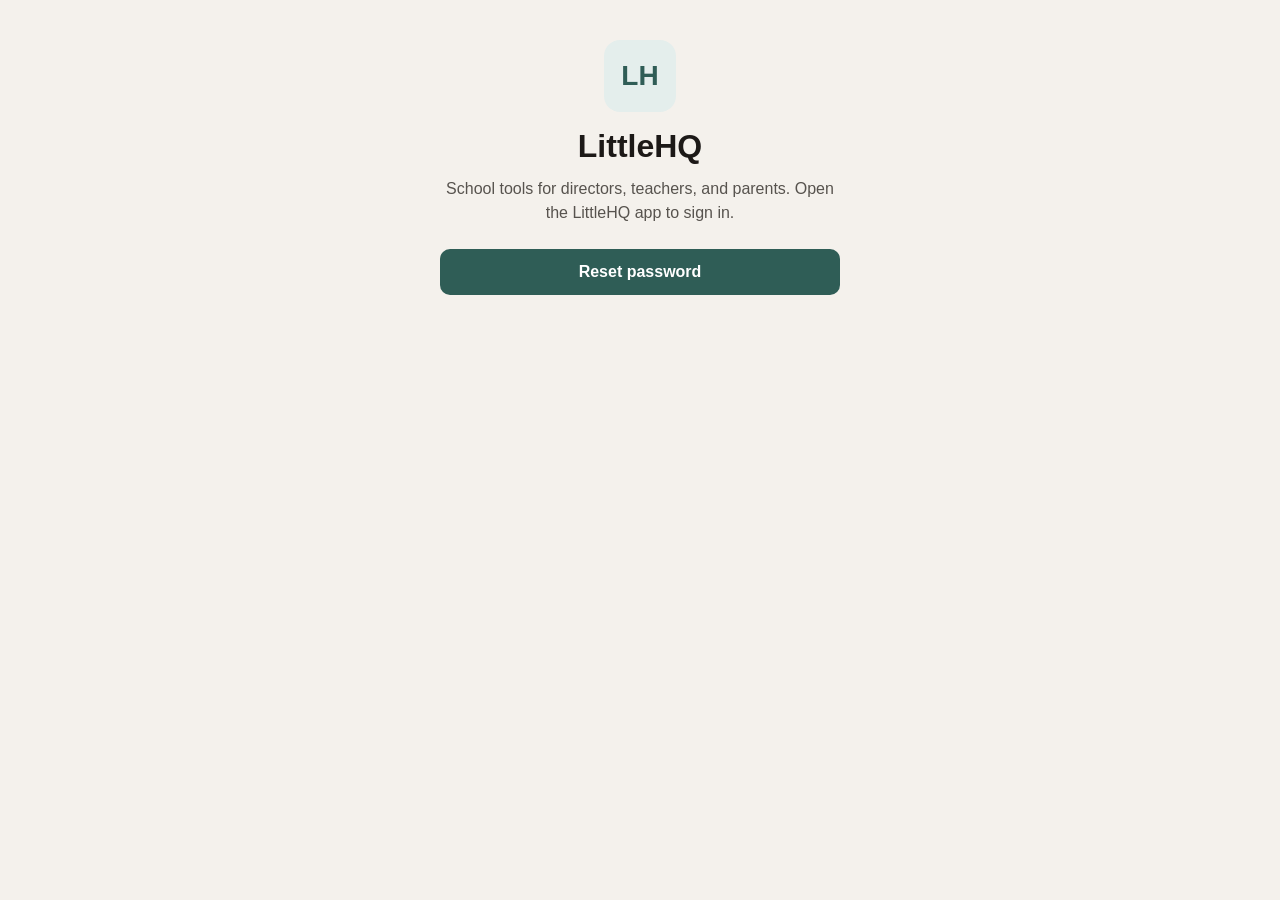
==== index.html @ b925a412 "Publish LittleHQ auth pages." ====
<!DOCTYPE html>
<html lang="en">
<head>
  <meta charset="utf-8">
  <meta name="viewport" content="width=device-width, initial-scale=1">
  <title>LittleHQ</title>
  <link rel="stylesheet" href="styles.css">
</head>
<body>
  <main>
    <div class="mark" aria-hidden="true">LH</div>
    <h1>LittleHQ</h1>
    <p class="lead">School tools for directors, teachers, and parents. Open the LittleHQ app to sign in.</p>
    <a class="button" href="reset.html">Reset password</a>
  </main>
</body>
</html>
---- styles.css ----
:root {
  --background: #f4f1ec;
  --surface: #ffffff;
  --ink: #1c1917;
  --ink-secondary: #57534e;
  --accent: #2f5d56;
  --accent-soft: #e4eeec;
  --danger: #b42318;
  --danger-soft: #fdecec;
  --radius: 10px;
}

* { box-sizing: border-box; }

body {
  margin: 0;
  min-height: 100vh;
  font-family: -apple-system, BlinkMacSystemFont, "Segoe UI", sans-serif;
  background: var(--background);
  color: var(--ink);
}

main {
  max-width: 28rem;
  margin: 0 auto;
  padding: 40px 24px;
}

.mark {
  width: 72px;
  height: 72px;
  display: grid;
  place-items: center;
  margin: 0 auto 16px;
  border-radius: 16px;
  background: var(--accent-soft);
  color: var(--accent);
  font-size: 28px;
  font-weight: 600;
}

h1 {
  margin: 0 0 12px;
  font-size: 2rem;
  text-align: center;
}

.lead, p {
  color: var(--ink-secondary);
  line-height: 1.5;
}

.lead { text-align: center; margin: 0 0 24px; }

label {
  display: block;
  font-size: 0.9rem;
  font-weight: 600;
  color: var(--ink-secondary);
  margin: 0 0 6px;
}

input {
  width: 100%;
  padding: 14px 16px;
  border: 0;
  border-radius: var(--radius);
  background: var(--surface);
  font-size: 1rem;
  margin-bottom: 16px;
}

button, .button {
  display: block;
  width: 100%;
  padding: 14px 16px;
  border: 0;
  border-radius: var(--radius);
  background: var(--accent);
  color: #fff;
  font-size: 1rem;
  font-weight: 600;
  text-align: center;
  text-decoration: none;
  cursor: pointer;
}

button:disabled {
  opacity: 0.5;
  cursor: default;
}

.notice {
  padding: 14px 16px;
  border-radius: var(--radius);
  margin-bottom: 16px;
}

.notice.error {
  background: var(--danger-soft);
  color: var(--danger);
}

.notice.info {
  background: var(--accent-soft);
  color: var(--ink-secondary);
}

.hint {
  font-size: 0.9rem;
  margin: -8px 0 16px;
}

.hidden { display: none; }
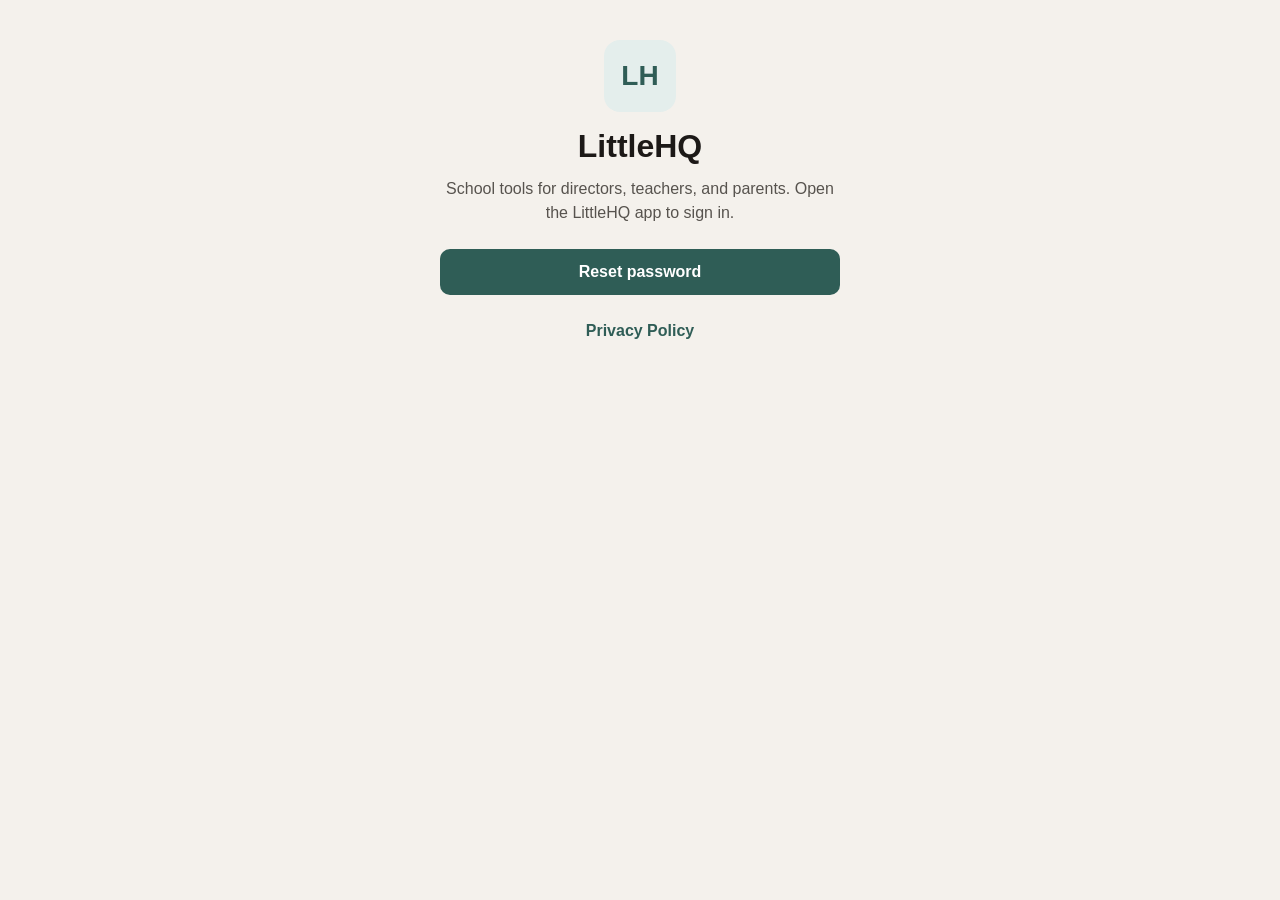
==== commit 90c6fcb3: "Publish LittleHQ auth pages." ====
--- a/index.html
+++ b/index.html
@@ -3,6 +3,8 @@
 <head>
   <meta charset="utf-8">
   <meta name="viewport" content="width=device-width, initial-scale=1">
+  <meta name="referrer" content="no-referrer">
+  <meta http-equiv="Content-Security-Policy" content="default-src 'none'; style-src 'self'; img-src 'self'; base-uri 'self'; form-action 'self'; frame-ancestors 'none'">
   <title>LittleHQ</title>
   <link rel="stylesheet" href="styles.css">
 </head>
@@ -12,6 +14,7 @@
     <h1>LittleHQ</h1>
     <p class="lead">School tools for directors, teachers, and parents. Open the LittleHQ app to sign in.</p>
     <a class="button" href="reset.html">Reset password</a>
+    <p class="footer-link"><a href="privacy.html">Privacy Policy</a></p>
   </main>
 </body>
 </html>
--- a/styles.css
+++ b/styles.css
@@ -112,3 +112,54 @@
 }
 
 .hidden { display: none; }
+
+main.legal {
+  max-width: 40rem;
+}
+
+main.legal h1 {
+  text-align: left;
+  font-size: 1.8rem;
+}
+
+main.legal h2 {
+  margin: 28px 0 8px;
+  font-size: 1.15rem;
+  color: var(--ink);
+}
+
+main.legal ul {
+  margin: 0 0 16px;
+  padding-left: 1.2rem;
+  color: var(--ink-secondary);
+  line-height: 1.5;
+}
+
+main.legal li { margin-bottom: 6px; }
+
+.eyebrow {
+  margin: 0 0 8px;
+  font-size: 0.85rem;
+  font-weight: 600;
+  letter-spacing: 0.04em;
+  text-transform: uppercase;
+  color: var(--accent);
+  text-align: left;
+}
+
+.updated {
+  margin: -4px 0 20px;
+  font-size: 0.9rem;
+  color: var(--ink-secondary);
+}
+
+.footer-link {
+  margin-top: 24px;
+  text-align: center;
+}
+
+.footer-link a {
+  color: var(--accent);
+  font-weight: 600;
+  text-decoration: none;
+}
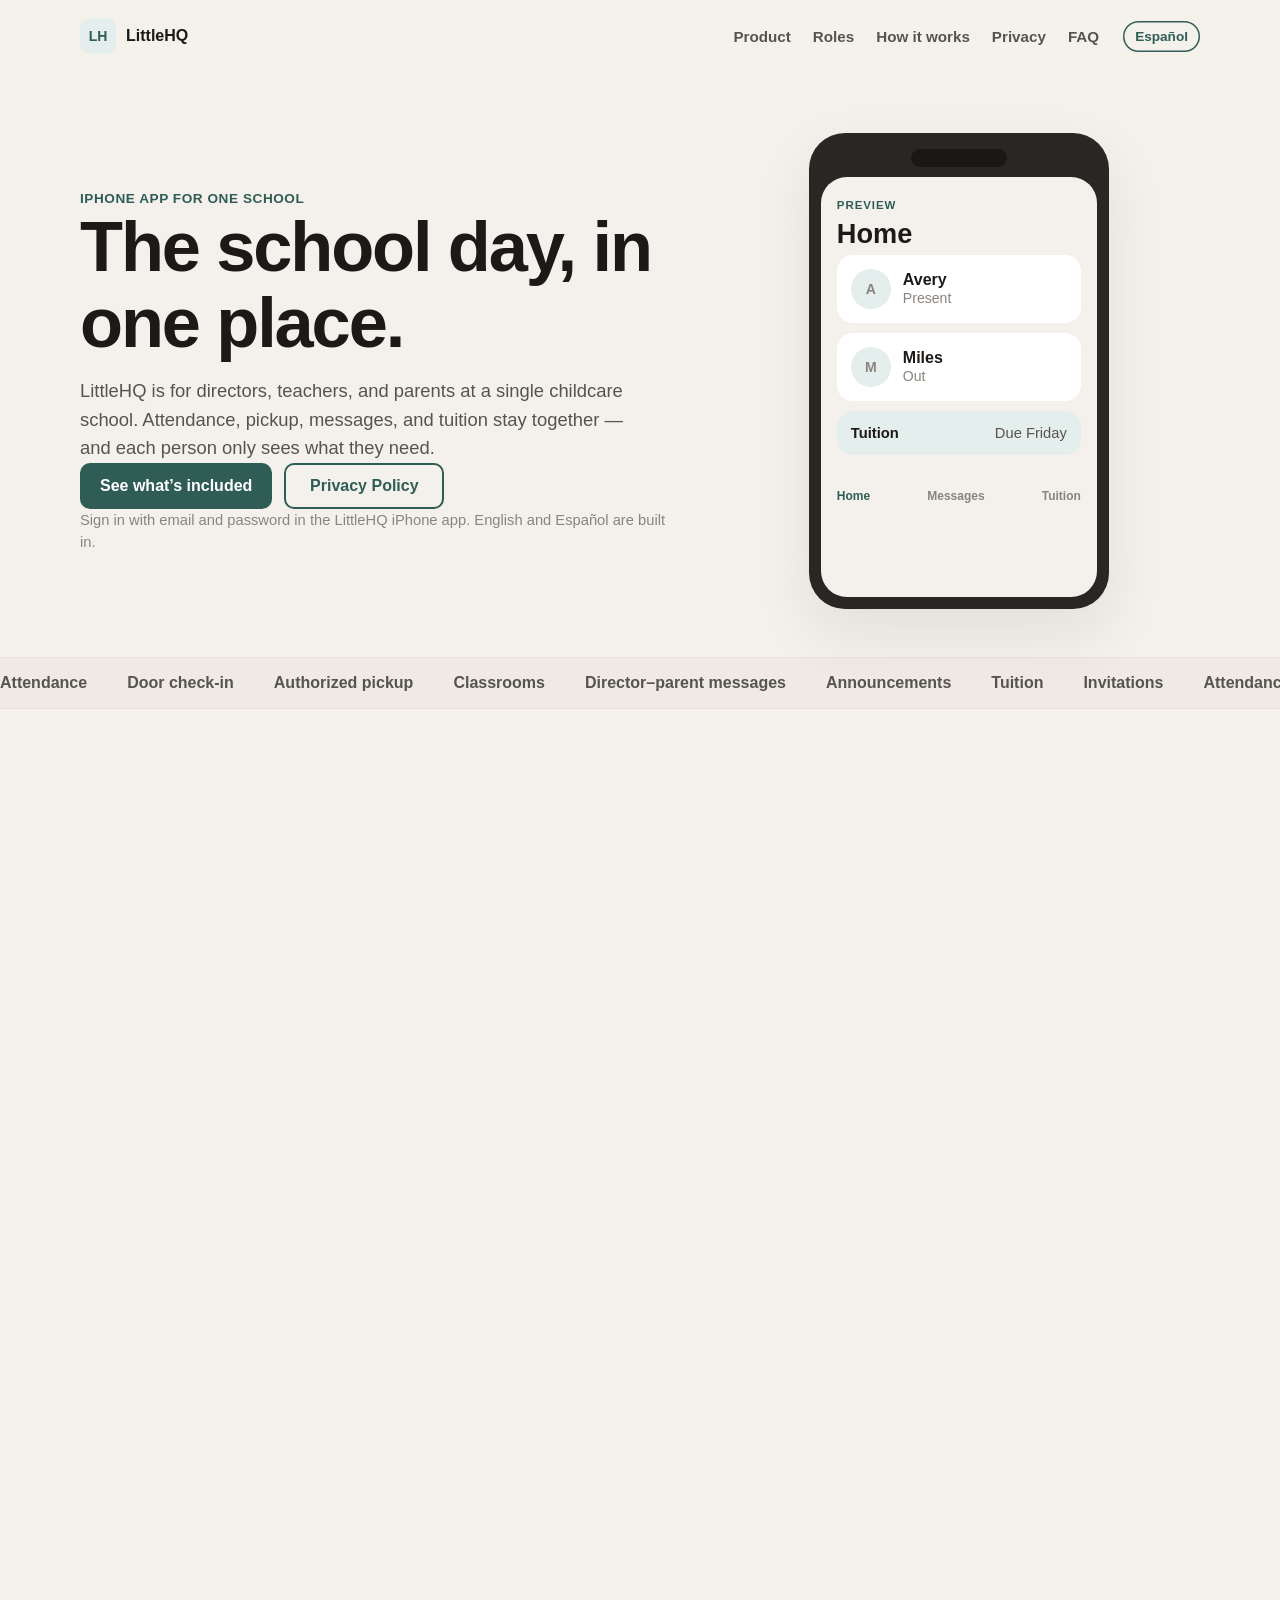
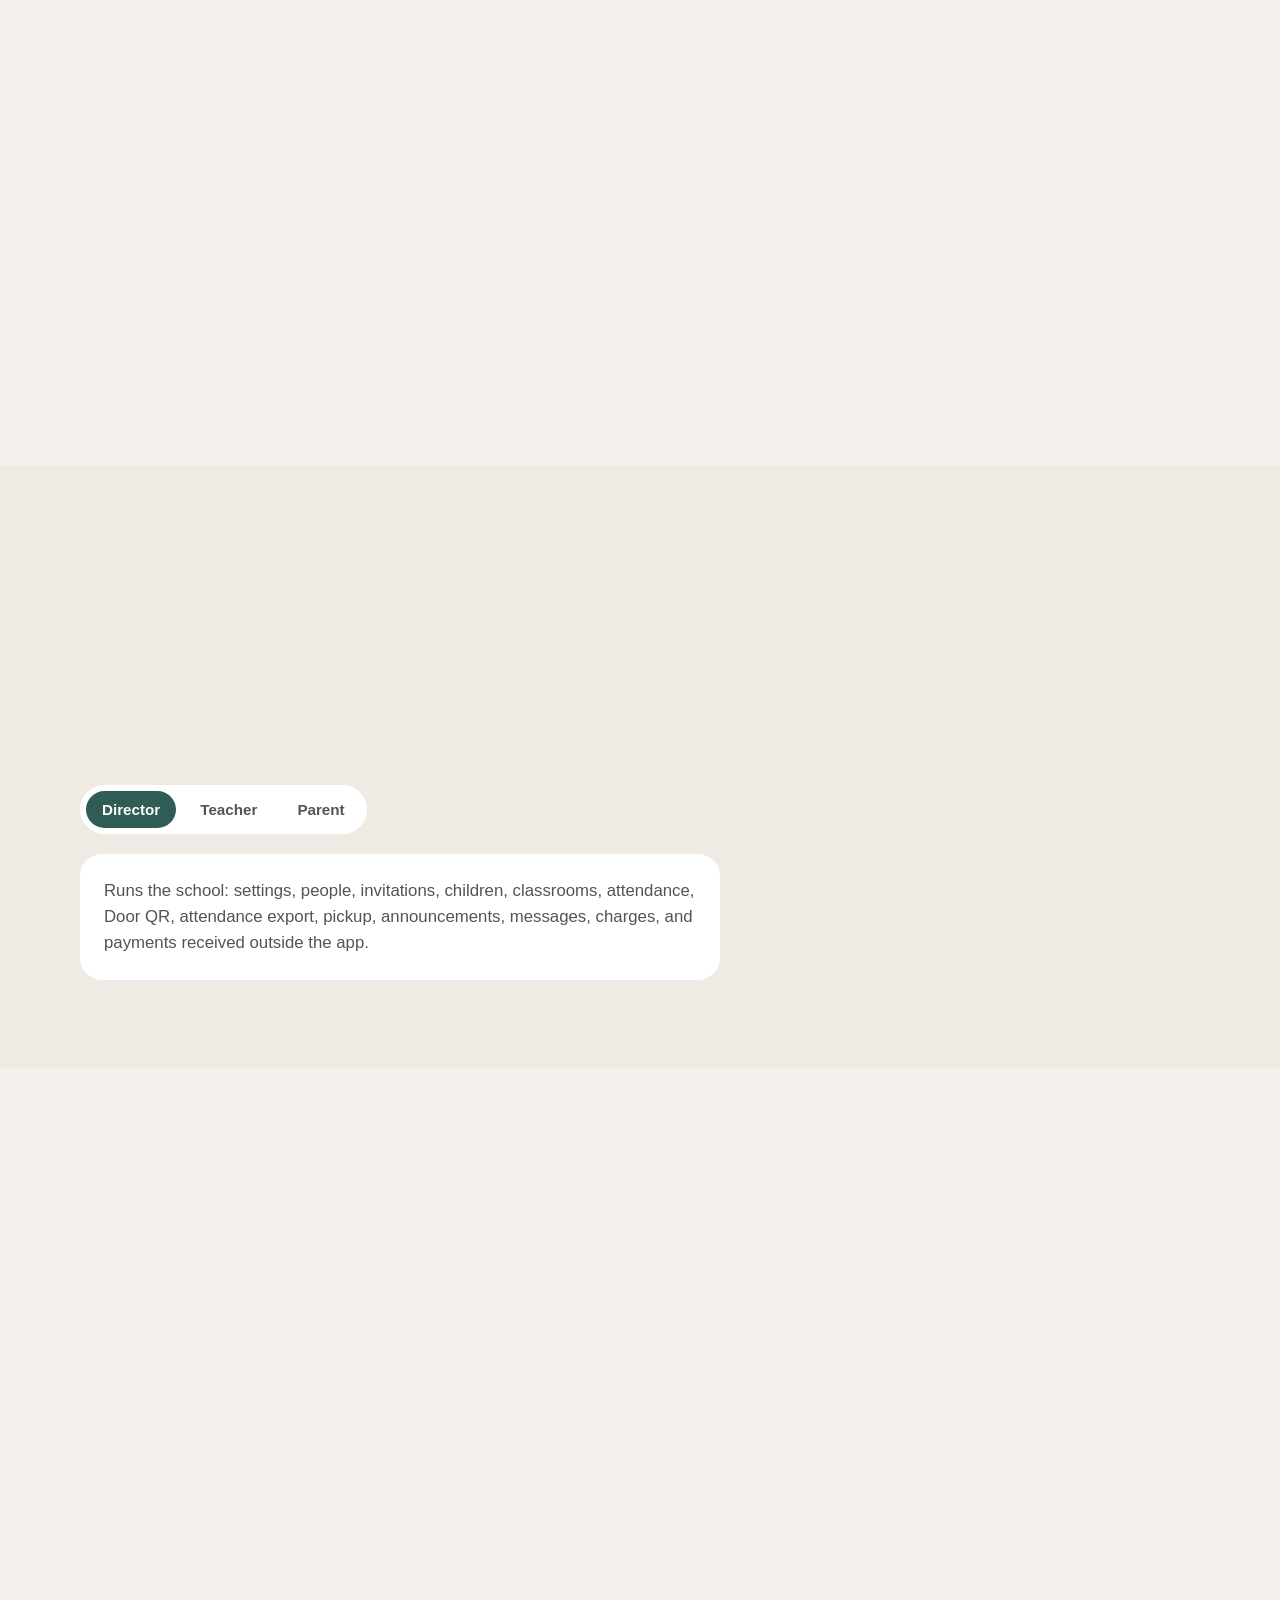
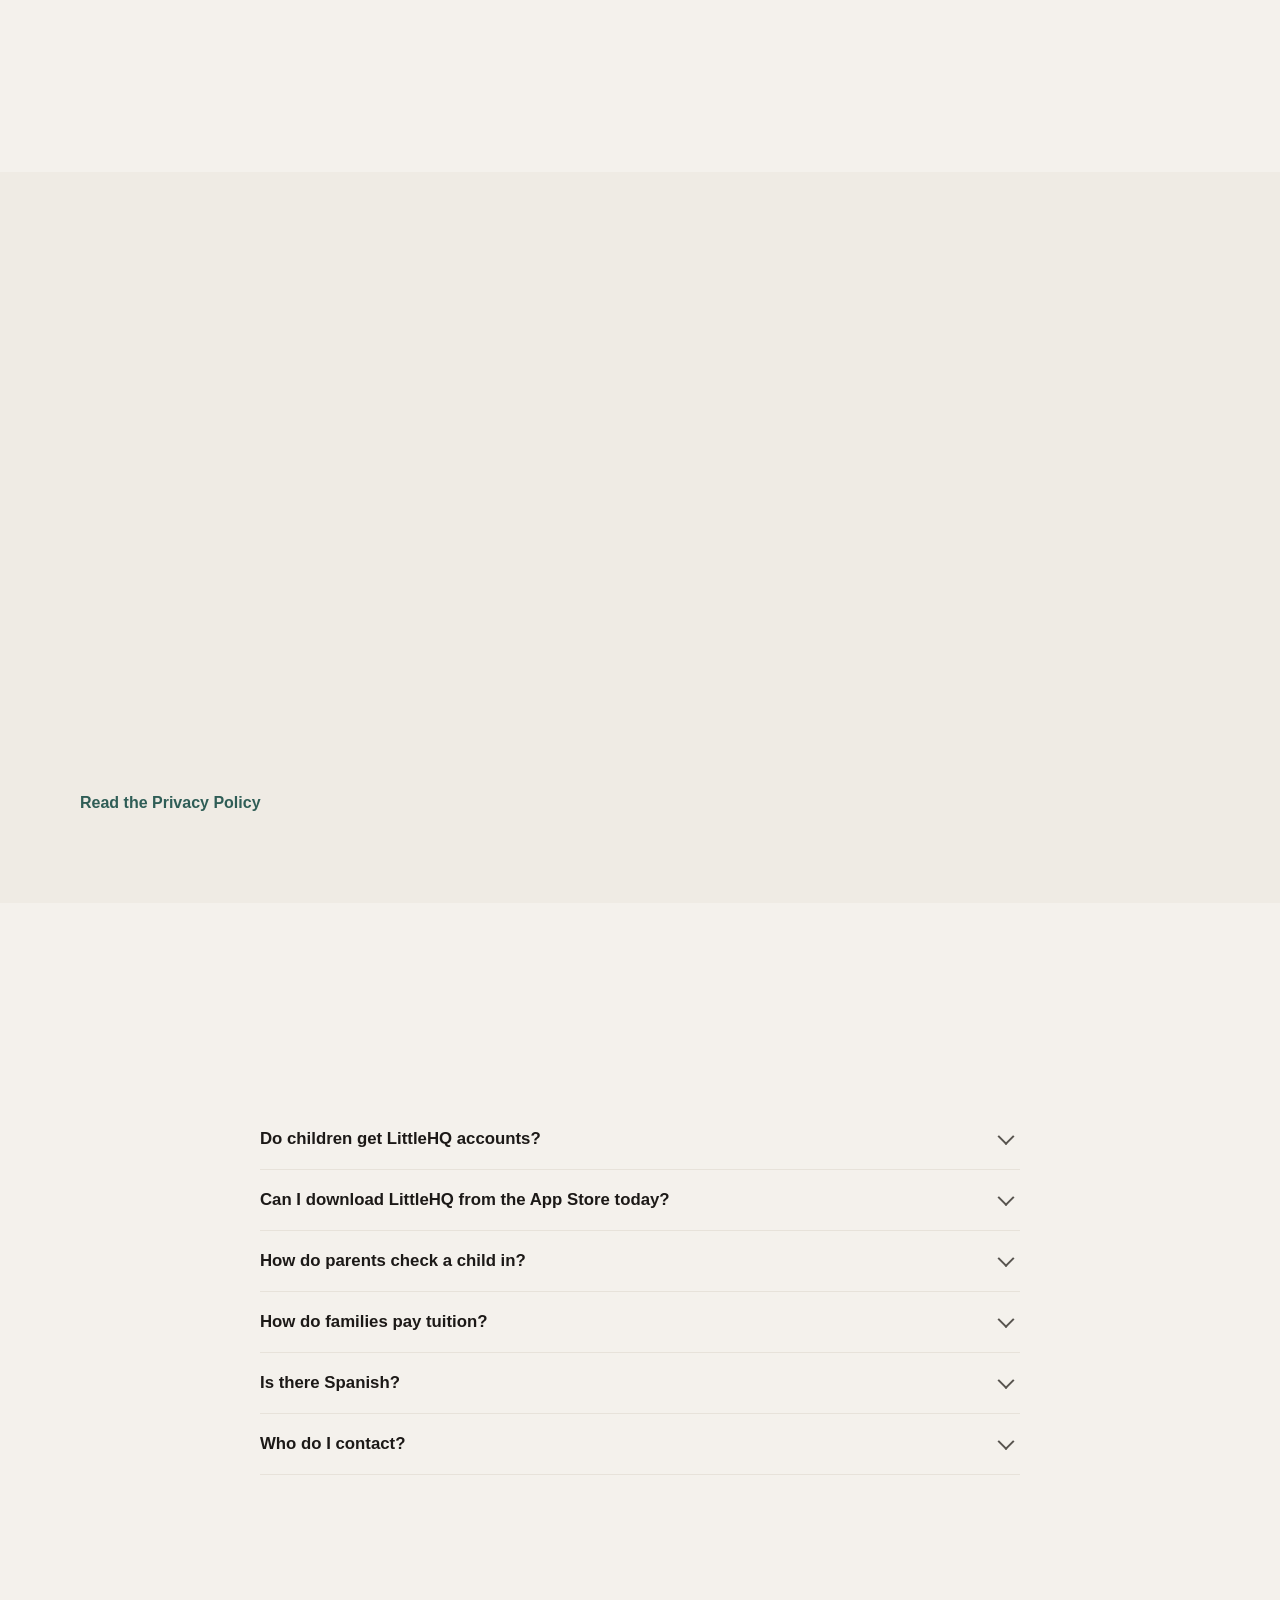
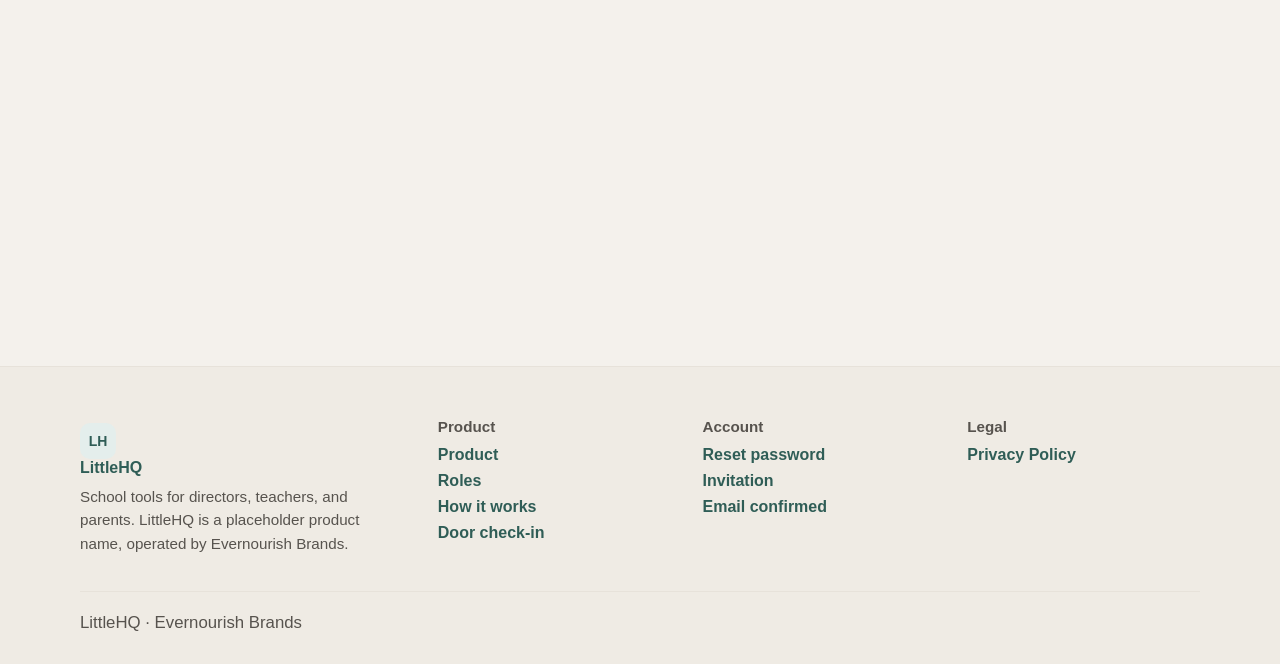
==== commit 5f9e895f: "Publish LittleHQ auth pages." ====
--- a/index.html
+++ b/index.html
@@ -4,17 +4,342 @@
   <meta charset="utf-8">
   <meta name="viewport" content="width=device-width, initial-scale=1">
   <meta name="referrer" content="no-referrer">
-  <meta http-equiv="Content-Security-Policy" content="default-src 'none'; style-src 'self'; img-src 'self'; base-uri 'self'; form-action 'self'; frame-ancestors 'none'">
-  <title>LittleHQ</title>
+  <meta name="theme-color" content="#F4F1EC">
+  <meta http-equiv="Content-Security-Policy" content="default-src 'none'; style-src 'self'; script-src 'self'; img-src 'self'; base-uri 'self'; form-action 'none'; frame-ancestors 'none'">
+  <title>LittleHQ — The school day, in one place</title>
+  <meta name="description" content="LittleHQ is the iPhone app for one childcare school. Directors, teachers, and parents share attendance, pickup, messages, and tuition — each person only sees what they need.">
+  <meta property="og:title" content="LittleHQ">
+  <meta property="og:description" content="The school day, in one place. Attendance, pickup, messages, and tuition for one school.">
+  <meta property="og:type" content="website">
+  <link rel="icon" href="favicon.svg" type="image/svg+xml">
   <link rel="stylesheet" href="styles.css">
+  <link rel="stylesheet" href="site.css">
 </head>
-<body>
-  <main>
-    <div class="mark" aria-hidden="true">LH</div>
-    <h1>LittleHQ</h1>
-    <p class="lead">School tools for directors, teachers, and parents. Open the LittleHQ app to sign in.</p>
-    <a class="button" href="reset.html">Reset password</a>
-    <p class="footer-link"><a href="privacy.html">Privacy Policy</a></p>
+<body class="site">
+  <a class="skip-link" href="#content" data-i18n="skip">Skip to content</a>
+
+  <header class="site-header">
+    <div class="site-wrap header-bar">
+      <a class="brand" href="#top">
+        <span class="mark brand-mark" aria-hidden="true">LH</span>
+        <span>LittleHQ</span>
+      </a>
+      <nav class="nav-desktop" aria-label="Primary">
+        <a href="#product" data-i18n="nav_product">Product</a>
+        <a href="#roles" data-i18n="nav_roles">Roles</a>
+        <a href="#how" data-i18n="nav_how">How it works</a>
+        <a href="#trust" data-i18n="nav_trust">Privacy</a>
+        <a href="#faq" data-i18n="nav_faq">FAQ</a>
+      </nav>
+      <div class="header-actions">
+        <button type="button" class="lang-toggle" id="lang-toggle" data-i18n="lang_switch" data-i18n-aria="lang_label">Español</button>
+        <button type="button" class="nav-toggle" id="nav-toggle" aria-expanded="false" aria-controls="nav-panel" data-i18n-aria="nav_open">
+          <span></span><span></span>
+        </button>
+      </div>
+    </div>
+    <div class="nav-panel" id="nav-panel" hidden>
+      <a href="#product" data-i18n="nav_product">Product</a>
+      <a href="#roles" data-i18n="nav_roles">Roles</a>
+      <a href="#how" data-i18n="nav_how">How it works</a>
+      <a href="#trust" data-i18n="nav_trust">Privacy</a>
+      <a href="#faq" data-i18n="nav_faq">FAQ</a>
+    </div>
+  </header>
+
+  <main id="content">
+    <section class="hero" id="top">
+      <div class="site-wrap hero-grid">
+        <div class="hero-copy" data-reveal>
+          <p class="eyebrow" data-i18n="hero_eyebrow">iPhone app for one school</p>
+          <h1 data-i18n="hero_title">The school day, in one place.</h1>
+          <p class="hero-lead" data-i18n="hero_lead">LittleHQ is for directors, teachers, and parents at a single childcare school. Attendance, pickup, messages, and tuition stay together — and each person only sees what they need.</p>
+          <div class="hero-actions">
+            <a class="button site-button" href="#product" data-i18n="hero_primary">See what’s included</a>
+            <a class="button site-button site-button-ghost" href="privacy.html" data-i18n="hero_secondary">Privacy Policy</a>
+          </div>
+          <p class="hero-note" data-i18n="hero_note">Sign in with email and password in the LittleHQ iPhone app. English and Español are built in.</p>
+        </div>
+
+        <div class="hero-stage" data-reveal>
+          <div class="phone" aria-hidden="true">
+            <div class="phone-notch"></div>
+            <div class="phone-screen">
+              <p class="phone-kicker" data-i18n="preview_label">Preview</p>
+              <p class="phone-hello" data-i18n="preview_home">Home</p>
+              <div class="phone-card">
+                <div class="phone-row">
+                  <span class="phone-avatar">A</span>
+                  <div>
+                    <strong>Avery</strong>
+                    <span data-i18n="preview_present">Present</span>
+                  </div>
+                </div>
+              </div>
+              <div class="phone-card">
+                <div class="phone-row">
+                  <span class="phone-avatar">M</span>
+                  <div>
+                    <strong>Miles</strong>
+                    <span data-i18n="preview_out">Out</span>
+                  </div>
+                </div>
+              </div>
+              <div class="phone-card phone-card-soft">
+                <strong data-i18n="ribbon_billing">Tuition</strong>
+                <span data-i18n="preview_due">Due Friday</span>
+              </div>
+              <div class="phone-tabs">
+                <span class="is-on" data-i18n="preview_home">Home</span>
+                <span data-i18n="preview_messages">Messages</span>
+                <span data-i18n="ribbon_billing">Tuition</span>
+              </div>
+            </div>
+          </div>
+        </div>
+      </div>
+    </section>
+
+    <div class="ribbon" aria-hidden="true">
+      <div class="ribbon-track">
+        <span data-i18n="ribbon_attendance">Attendance</span>
+        <span data-i18n="ribbon_door">Door check-in</span>
+        <span data-i18n="ribbon_pickup">Authorized pickup</span>
+        <span data-i18n="ribbon_rooms">Classrooms</span>
+        <span data-i18n="ribbon_messages">Director–parent messages</span>
+        <span data-i18n="ribbon_news">Announcements</span>
+        <span data-i18n="ribbon_billing">Tuition</span>
+        <span data-i18n="ribbon_people">Invitations</span>
+        <span data-i18n="ribbon_export">Attendance export</span>
+        <span data-i18n="ribbon_lang">English / Español</span>
+        <span data-i18n="ribbon_attendance">Attendance</span>
+        <span data-i18n="ribbon_door">Door check-in</span>
+        <span data-i18n="ribbon_pickup">Authorized pickup</span>
+        <span data-i18n="ribbon_rooms">Classrooms</span>
+        <span data-i18n="ribbon_messages">Director–parent messages</span>
+        <span data-i18n="ribbon_news">Announcements</span>
+        <span data-i18n="ribbon_billing">Tuition</span>
+        <span data-i18n="ribbon_people">Invitations</span>
+        <span data-i18n="ribbon_export">Attendance export</span>
+        <span data-i18n="ribbon_lang">English / Español</span>
+      </div>
+    </div>
+
+    <section class="section" id="product">
+      <div class="site-wrap">
+        <header class="section-head" data-reveal>
+          <p class="eyebrow" data-i18n="product_eyebrow">What’s in the app</p>
+          <h2 data-i18n="product_title">Everything the school needs to run the day.</h2>
+          <p data-i18n="product_lead">One school. Three roles. No extra products to bolt on. Teachers never see billing. Parents only see their own children.</p>
+        </header>
+        <div class="bento">
+          <article class="bento-card bento-wide" data-reveal>
+            <p class="card-kicker" data-i18n="ribbon_attendance">Attendance</p>
+            <h3 data-i18n="card_attendance_title">Check-in that matches the room</h3>
+            <p data-i18n="card_attendance_body">Staff check children in and out for today. Parents see their child’s history. Directors can share a spreadsheet of who was present — names of children, not names of staff.</p>
+          </article>
+          <article class="bento-card" data-reveal>
+            <p class="card-kicker" data-i18n="ribbon_door">Door check-in</p>
+            <h3 data-i18n="card_door_title">A poster at the door</h3>
+            <p data-i18n="card_door_body">Print one Door QR. A parent scans it with Camera, signs in or enters a 6-character code, and attendance records. Another scan within 30 minutes does not check them out. Staff can still check out immediately.</p>
+          </article>
+          <article class="bento-card" data-reveal>
+            <p class="card-kicker" data-i18n="ribbon_pickup">Authorized pickup</p>
+            <h3 data-i18n="card_pickup_title">Who is allowed to pick up</h3>
+            <p data-i18n="card_pickup_body">Each child has authorized pickup people and how to reach them. Directors and teachers can see the list when someone arrives.</p>
+          </article>
+          <article class="bento-card" data-reveal>
+            <p class="card-kicker" data-i18n="ribbon_rooms">Classrooms</p>
+            <h3 data-i18n="card_rooms_title">Classrooms and children</h3>
+            <p data-i18n="card_rooms_body">Directors add rooms, assign teachers, and keep children on the right list. Teachers can move a child to another room. They cannot change a child’s name or allergies.</p>
+          </article>
+          <article class="bento-card" data-reveal>
+            <p class="card-kicker" data-i18n="ribbon_messages">Director–parent messages</p>
+            <h3 data-i18n="card_messages_title">Messages about that child</h3>
+            <p data-i18n="card_messages_body">The director and a parent write on that child’s thread. Teachers do not see those messages. Lock-screen alerts say a new message arrived — not the child’s name, and not the text.</p>
+          </article>
+          <article class="bento-card" data-reveal>
+            <p class="card-kicker" data-i18n="ribbon_news">Announcements</p>
+            <h3 data-i18n="card_news_title">Announcements to the right people</h3>
+            <p data-i18n="card_news_body">Post to the whole school or one classroom. Teachers and parents see what applies to them. Push alerts stay generic.</p>
+          </article>
+          <article class="bento-card" data-reveal>
+            <p class="card-kicker" data-i18n="ribbon_billing">Tuition</p>
+            <h3 data-i18n="card_billing_title">Tuition on the books</h3>
+            <p data-i18n="card_billing_body">Directors create charges and record cash, check, or Zelle. Parents see what they owe and can pay by card in the app when card payments are connected. Teachers never see billing.</p>
+          </article>
+          <article class="bento-card bento-wide" data-reveal>
+            <p class="card-kicker" data-i18n="ribbon_people">Invitations</p>
+            <h3 data-i18n="card_people_title">Invite the right adults</h3>
+            <p data-i18n="card_people_body">Directors send teacher and parent invitations by email. A parent invite is tied to a child. Codes can be replaced or revoked. Nobody creates a child login.</p>
+          </article>
+        </div>
+      </div>
+    </section>
+
+    <section class="section section-tint" id="roles">
+      <div class="site-wrap">
+        <header class="section-head" data-reveal>
+          <p class="eyebrow" data-i18n="roles_eyebrow">Three roles</p>
+          <h2 data-i18n="roles_title">The same school. Different doors.</h2>
+          <p data-i18n="roles_lead">LittleHQ does not show director names to teachers or parents. Role labels are enough.</p>
+        </header>
+        <div class="role-tabs" role="tablist" aria-label="Roles">
+          <button type="button" role="tab" aria-selected="true" class="is-active" data-role-tab="director" data-i18n="role_director">Director</button>
+          <button type="button" role="tab" aria-selected="false" data-role-tab="teacher" data-i18n="role_teacher">Teacher</button>
+          <button type="button" role="tab" aria-selected="false" data-role-tab="parent" data-i18n="role_parent">Parent</button>
+        </div>
+        <div class="role-panel" data-role-panel="director">
+          <p data-i18n="role_director_body">Runs the school: settings, people, invitations, children, classrooms, attendance, Door QR, attendance export, pickup, announcements, messages, charges, and payments received outside the app.</p>
+        </div>
+        <div class="role-panel" data-role-panel="teacher" hidden>
+          <p data-i18n="role_teacher_body">Sees assigned classrooms, attendance, pickup, announcements, and school info. Checks children in and out. No messaging. No billing. Cannot edit a child’s name or allergies.</p>
+        </div>
+        <div class="role-panel" data-role-panel="parent" hidden>
+          <p data-i18n="role_parent_body">Sees linked children, attendance history, pickup, announcements, messages with the director, and their own charges. Can check in at the door poster. Can leave the school or delete their LittleHQ account.</p>
+        </div>
+      </div>
+    </section>
+
+    <section class="section" id="how">
+      <div class="site-wrap">
+        <header class="section-head" data-reveal>
+          <p class="eyebrow" data-i18n="how_eyebrow">How it works</p>
+          <h2 data-i18n="how_title">Set up once. Use it every morning.</h2>
+        </header>
+        <ol class="steps">
+          <li data-reveal>
+            <span>1</span>
+            <h3 data-i18n="how_1_title">The director opens the school</h3>
+            <p data-i18n="how_1_body">Create the school, add classrooms and children, then invite teachers and parents.</p>
+          </li>
+          <li data-reveal>
+            <span>2</span>
+            <h3 data-i18n="how_2_title">Adults join with an invitation</h3>
+            <p data-i18n="how_2_body">They confirm the invited inbox, create a password, and open LittleHQ on iPhone. Email and password only.</p>
+          </li>
+          <li data-reveal>
+            <span>3</span>
+            <h3 data-i18n="how_3_title">The day is recorded where it happens</h3>
+            <p data-i18n="how_3_body">Classroom check-in, the door poster, pickup lists, and announcements stay on that day’s record.</p>
+          </li>
+          <li data-reveal>
+            <span>4</span>
+            <h3 data-i18n="how_4_title">Families stay current</h3>
+            <p data-i18n="how_4_body">Parents see attendance, messages, and charges. Directors keep the books and the roster.</p>
+          </li>
+        </ol>
+      </div>
+    </section>
+
+    <section class="section section-tint" id="trust">
+      <div class="site-wrap">
+        <header class="section-head" data-reveal>
+          <p class="eyebrow" data-i18n="trust_eyebrow">Built to stay small</p>
+          <h2 data-i18n="trust_title">Each person sees their slice. We don’t sell the rest.</h2>
+          <p data-i18n="trust_lead">LittleHQ stores school records so the school can operate safely. We do not sell this information. We do not use it for ads.</p>
+        </header>
+        <div class="trust-grid">
+          <article data-reveal>
+            <h3 data-i18n="trust_1_title">Role limits</h3>
+            <p data-i18n="trust_1_body">Teachers cannot open billing or director–parent threads. Parents cannot see another family’s child.</p>
+          </article>
+          <article data-reveal>
+            <h3 data-i18n="trust_2_title">Your login</h3>
+            <p data-i18n="trust_2_body">Email and password. You can delete your LittleHQ account from the app by typing DELETE.</p>
+          </article>
+          <article data-reveal>
+            <h3 data-i18n="trust_3_title">School history stays</h3>
+            <p data-i18n="trust_3_body">Leaving or deleting a login does not erase the school’s shared records. Children’s names, attendance, and payments stay with the school.</p>
+          </article>
+          <article data-reveal>
+            <h3 data-i18n="trust_4_title">Plain-language privacy</h3>
+            <p data-i18n="trust_4_body">The Privacy Policy matches what the app stores today. It is not legal advice.</p>
+          </article>
+        </div>
+        <p class="section-link"><a href="privacy.html" data-i18n="trust_privacy">Read the Privacy Policy</a></p>
+      </div>
+    </section>
+
+    <section class="section" id="faq">
+      <div class="site-wrap faq-wrap">
+        <header class="section-head" data-reveal>
+          <p class="eyebrow" data-i18n="faq_eyebrow">Questions</p>
+          <h2 data-i18n="faq_title">Straight answers.</h2>
+        </header>
+        <div class="faq-list">
+          <div class="faq-item">
+            <h3><button type="button" aria-expanded="false" data-i18n="faq_1_q">Do children get LittleHQ accounts?</button></h3>
+            <div class="faq-answer" hidden><p data-i18n="faq_1_a">No. Only adults sign in: the director, teachers, and parents or guardians. A director or parent enters a child’s information so the school can run the day.</p></div>
+          </div>
+          <div class="faq-item">
+            <h3><button type="button" aria-expanded="false" data-i18n="faq_2_q">Can I download LittleHQ from the App Store today?</button></h3>
+            <div class="faq-answer" hidden><p data-i18n="faq_2_a">LittleHQ is an iPhone app. Public App Store listing comes later. People at a school that already uses LittleHQ sign in with the email the director invited.</p></div>
+          </div>
+          <div class="faq-item">
+            <h3><button type="button" aria-expanded="false" data-i18n="faq_3_q">How do parents check a child in?</button></h3>
+            <div class="faq-answer" hidden><p data-i18n="faq_3_a">Staff can check in from the classroom. Parents can also scan the school’s Door QR with Camera, then sign in or enter a 6-character door code. A second parent scan within 30 minutes does not check the child out.</p></div>
+          </div>
+          <div class="faq-item">
+            <h3><button type="button" aria-expanded="false" data-i18n="faq_4_q">How do families pay tuition?</button></h3>
+            <div class="faq-answer" hidden><p data-i18n="faq_4_a">The director creates a charge. They can record cash, check, or Zelle. Parents see what they owe in Billing. Card checkout in the app is used when the school has card payments connected.</p></div>
+          </div>
+          <div class="faq-item">
+            <h3><button type="button" aria-expanded="false" data-i18n="faq_5_q">Is there Spanish?</button></h3>
+            <div class="faq-answer" hidden><p data-i18n="faq_5_a">Yes. Directors, teachers, and parents can switch English and Español in Account.</p></div>
+          </div>
+          <div class="faq-item">
+            <h3><button type="button" aria-expanded="false" data-i18n="faq_6_q">Who do I contact?</button></h3>
+            <div class="faq-answer" hidden><p data-i18n="faq_6_a">For your school’s records, message the director in LittleHQ. This website is also linked from Sign in and Account in the app.</p></div>
+          </div>
+        </div>
+      </div>
+    </section>
+
+    <section class="close" id="get-started">
+      <div class="site-wrap close-card" data-reveal>
+        <h2 data-i18n="close_title">Open LittleHQ on iPhone.</h2>
+        <p data-i18n="close_lead">If you already have an invitation, confirm your email and sign in. If you need a reset, use the same inbox the school has on file.</p>
+        <div class="hero-actions">
+          <a class="button site-button" href="reset.html" data-i18n="close_primary">Reset password</a>
+          <a class="button site-button site-button-ghost" href="privacy.html" data-i18n="close_secondary">Privacy Policy</a>
+        </div>
+      </div>
+    </section>
   </main>
+
+  <footer class="site-footer">
+    <div class="site-wrap footer-grid">
+      <div>
+        <a class="brand footer-brand" href="#top">
+          <span class="mark brand-mark" aria-hidden="true">LH</span>
+          <span>LittleHQ</span>
+        </a>
+        <p data-i18n="footer_blurb">School tools for directors, teachers, and parents. LittleHQ is a placeholder product name, operated by Evernourish Brands.</p>
+      </div>
+      <div>
+        <p class="footer-label" data-i18n="footer_product">Product</p>
+        <a href="#product" data-i18n="nav_product">Product</a>
+        <a href="#roles" data-i18n="nav_roles">Roles</a>
+        <a href="#how" data-i18n="nav_how">How it works</a>
+        <a href="door.html" data-i18n="footer_door">Door check-in</a>
+      </div>
+      <div>
+        <p class="footer-label" data-i18n="footer_account">Account</p>
+        <a href="reset.html" data-i18n="footer_reset">Reset password</a>
+        <a href="invite.html" data-i18n="footer_invite">Invitation</a>
+        <a href="confirmed.html" data-i18n="footer_confirm">Email confirmed</a>
+      </div>
+      <div>
+        <p class="footer-label" data-i18n="footer_legal">Legal</p>
+        <a href="privacy.html" data-i18n="footer_privacy">Privacy Policy</a>
+      </div>
+    </div>
+    <div class="site-wrap footer-end">
+      <p><span data-i18n="footer_copy">LittleHQ</span> · Evernourish Brands</p>
+    </div>
+  </footer>
+
+  <script src="site.js"></script>
 </body>
 </html>
--- a/styles.css
+++ b/styles.css
@@ -137,6 +137,16 @@
 
 main.legal li { margin-bottom: 6px; }
 
+.legal-nav {
+  margin: 0 0 20px;
+}
+
+.legal-nav a {
+  color: var(--accent);
+  font-weight: 600;
+  text-decoration: none;
+}
+
 .eyebrow {
   margin: 0 0 8px;
   font-size: 0.85rem;
@@ -163,3 +173,44 @@
   font-weight: 600;
   text-decoration: none;
 }
+
+.or-divider {
+  text-align: center;
+  margin: 8px 0 20px;
+  color: var(--ink-secondary);
+  font-weight: 600;
+}
+
+button.secondary {
+  background: var(--surface);
+  color: var(--accent);
+  box-shadow: inset 0 0 0 2px var(--accent);
+}
+
+.child-card {
+  background: var(--surface);
+  border-radius: var(--radius);
+  padding: 16px;
+  margin-bottom: 12px;
+}
+
+.child-name {
+  margin: 0 0 4px;
+  color: var(--ink);
+  font-size: 1.1rem;
+  font-weight: 600;
+}
+
+.child-status {
+  margin: 0 0 12px;
+  color: var(--ink-secondary);
+}
+
+.row-actions {
+  display: grid;
+  gap: 8px;
+}
+
+.row-actions button {
+  margin: 0;
+}
--- a/site.css
+++ b/site.css
@@ -0,0 +1,684 @@
+/* Marketing homepage. Auth pages keep using styles.css only. */
+
+.site {
+  --ink-muted: #8a847c;
+  --present: #2f7d4a;
+  --present-soft: #e8f4ec;
+  --divider: #e7e2da;
+  --shadow: 0 24px 60px rgba(28, 25, 23, 0.08);
+  overflow-x: hidden;
+}
+
+.site main {
+  max-width: none;
+  margin: 0;
+  padding: 0;
+}
+
+.site h1,
+.site h2,
+.site h3 {
+  text-align: left;
+  color: var(--ink);
+  letter-spacing: -0.03em;
+  line-height: 1.08;
+}
+
+.site h1 {
+  margin: 0 0 16px;
+  font-size: clamp(2.4rem, 6vw, 4.4rem);
+  font-weight: 600;
+}
+
+.site h2 {
+  margin: 0 0 12px;
+  font-size: clamp(1.8rem, 4vw, 2.8rem);
+  font-weight: 600;
+}
+
+.site h3 {
+  margin: 0 0 8px;
+  font-size: 1.2rem;
+  font-weight: 600;
+}
+
+.site p {
+  margin: 0;
+}
+
+.site a:focus-visible,
+.site button:focus-visible {
+  outline: 3px solid var(--accent);
+  outline-offset: 3px;
+}
+
+.skip-link {
+  position: absolute;
+  left: 16px;
+  top: -48px;
+  z-index: 80;
+  padding: 10px 14px;
+  background: var(--accent);
+  color: #fff;
+  font-weight: 600;
+  text-decoration: none;
+  border-radius: 8px;
+}
+
+.skip-link:focus {
+  top: 16px;
+}
+
+.site-wrap {
+  width: min(1120px, calc(100% - 40px));
+  margin: 0 auto;
+}
+
+.site-header {
+  position: sticky;
+  top: 0;
+  z-index: 40;
+  background: rgba(244, 241, 236, 0.72);
+  backdrop-filter: saturate(1.4) blur(18px);
+  -webkit-backdrop-filter: saturate(1.4) blur(18px);
+  border-bottom: 1px solid transparent;
+}
+
+.site-header.is-scrolled {
+  border-bottom-color: var(--divider);
+}
+
+.header-bar {
+  display: flex;
+  align-items: center;
+  gap: 24px;
+  min-height: 72px;
+}
+
+.brand {
+  display: inline-flex;
+  align-items: center;
+  gap: 10px;
+  color: var(--ink);
+  font-weight: 600;
+  text-decoration: none;
+}
+
+.brand-mark {
+  width: 36px;
+  height: 36px;
+  margin: 0;
+  font-size: 14px;
+  border-radius: 10px;
+}
+
+.nav-desktop {
+  display: none;
+  gap: 22px;
+  margin-left: auto;
+}
+
+.nav-desktop a,
+.nav-panel a {
+  color: var(--ink-secondary);
+  text-decoration: none;
+  font-weight: 600;
+  font-size: 0.95rem;
+}
+
+.nav-desktop a:hover,
+.nav-panel a:hover {
+  color: var(--ink);
+}
+
+.header-actions {
+  display: flex;
+  align-items: center;
+  gap: 8px;
+  margin-left: auto;
+}
+
+.nav-desktop + .header-actions {
+  margin-left: 0;
+}
+
+.lang-toggle {
+  width: auto;
+  padding: 8px 12px;
+  background: transparent;
+  color: var(--accent);
+  box-shadow: inset 0 0 0 1.5px var(--accent);
+  border-radius: 999px;
+  font-size: 0.85rem;
+}
+
+.nav-toggle {
+  width: 44px;
+  height: 44px;
+  padding: 0;
+  background: transparent;
+  display: grid;
+  place-items: center;
+  gap: 6px;
+}
+
+.nav-toggle span {
+  display: block;
+  width: 18px;
+  height: 2px;
+  background: var(--ink);
+}
+
+.nav-panel {
+  display: grid;
+  gap: 4px;
+  padding: 8px 20px 20px;
+  border-top: 1px solid var(--divider);
+  background: var(--background);
+}
+
+.nav-panel a {
+  padding: 12px 0;
+}
+
+@media (min-width: 880px) {
+  .nav-desktop {
+    display: flex;
+  }
+
+  .nav-toggle,
+  .nav-panel {
+    display: none !important;
+  }
+
+  .header-actions {
+    margin-left: 0;
+  }
+}
+
+.hero {
+  padding: 36px 0 20px;
+}
+
+.hero-grid {
+  display: grid;
+  gap: 48px;
+  align-items: center;
+}
+
+.hero-lead,
+.section-head p,
+.role-panel p,
+.bento-card p,
+.steps p,
+.trust-grid p,
+.faq-answer p,
+.close-card p,
+.site-footer p {
+  color: var(--ink-secondary);
+  line-height: 1.55;
+  font-size: 1.05rem;
+}
+
+.hero-lead {
+  max-width: 36rem;
+  margin-bottom: 28px;
+  font-size: 1.15rem;
+}
+
+.hero-actions {
+  display: flex;
+  flex-wrap: wrap;
+  gap: 12px;
+}
+
+.site .site-button {
+  width: auto;
+  min-width: 10rem;
+  padding: 14px 20px;
+}
+
+.site-button-ghost {
+  background: transparent;
+  color: var(--accent);
+  box-shadow: inset 0 0 0 2px var(--accent);
+}
+
+.hero-note {
+  margin-top: 18px;
+  color: var(--ink-muted);
+  font-size: 0.92rem;
+}
+
+.hero-stage {
+  display: grid;
+  justify-items: center;
+}
+
+.phone {
+  width: min(300px, 100%);
+  border-radius: 36px;
+  padding: 12px;
+  background: #2a2623;
+  box-shadow: var(--shadow);
+}
+
+.phone-notch {
+  width: 96px;
+  height: 18px;
+  margin: 4px auto 10px;
+  border-radius: 999px;
+  background: #1a1816;
+}
+
+.phone-screen {
+  min-height: 420px;
+  padding: 20px 16px 16px;
+  border-radius: 26px;
+  background: var(--background);
+}
+
+.phone-kicker {
+  margin: 0 0 6px;
+  font-size: 0.72rem;
+  font-weight: 600;
+  letter-spacing: 0.08em;
+  text-transform: uppercase;
+  color: var(--accent);
+}
+
+.phone-hello {
+  margin: 0 0 16px;
+  font-size: 1.7rem;
+  font-weight: 600;
+  color: var(--ink);
+}
+
+.phone-card {
+  background: var(--surface);
+  border-radius: 16px;
+  padding: 14px;
+  margin-bottom: 10px;
+}
+
+.phone-card-soft {
+  display: flex;
+  justify-content: space-between;
+  gap: 8px;
+  background: var(--accent-soft);
+  color: var(--ink-secondary);
+  font-size: 0.92rem;
+}
+
+.phone-row {
+  display: flex;
+  align-items: center;
+  gap: 12px;
+}
+
+.phone-row strong,
+.phone-card-soft strong {
+  display: block;
+  color: var(--ink);
+}
+
+.phone-row span {
+  color: var(--ink-muted);
+  font-size: 0.88rem;
+}
+
+.phone-avatar {
+  width: 40px;
+  height: 40px;
+  display: grid;
+  place-items: center;
+  border-radius: 50%;
+  background: var(--accent-soft);
+  color: var(--accent);
+  font-weight: 600;
+}
+
+.phone-tabs {
+  display: flex;
+  justify-content: space-between;
+  margin-top: 22px;
+  padding-top: 12px;
+  color: var(--ink-muted);
+  font-size: 0.75rem;
+  font-weight: 600;
+}
+
+.phone-tabs .is-on {
+  color: var(--accent);
+}
+
+.ribbon {
+  margin: 28px 0 8px;
+  overflow: hidden;
+  border-block: 1px solid var(--divider);
+  background: #efebe4;
+}
+
+.ribbon-track {
+  display: flex;
+  gap: 40px;
+  width: max-content;
+  padding: 16px 0;
+  color: var(--ink-secondary);
+  font-weight: 600;
+  animation: ribbon 36s linear infinite;
+}
+
+@keyframes ribbon {
+  from { transform: translateX(0); }
+  to { transform: translateX(-50%); }
+}
+
+.section {
+  padding: 88px 0;
+}
+
+.section-tint {
+  background: #efebe4;
+}
+
+.section-head {
+  max-width: 40rem;
+  margin-bottom: 36px;
+}
+
+.section-head p {
+  margin-top: 8px;
+}
+
+.bento {
+  display: grid;
+  gap: 16px;
+}
+
+.bento-card {
+  padding: 24px;
+  background: var(--surface);
+  border-radius: 22px;
+  box-shadow: 0 1px 0 var(--divider);
+}
+
+.bento-card:hover {
+  transform: translateY(-2px);
+  box-shadow: var(--shadow);
+}
+
+.card-kicker {
+  margin: 0 0 10px;
+  color: var(--accent);
+  font-size: 0.8rem;
+  font-weight: 600;
+  letter-spacing: 0.04em;
+  text-transform: uppercase;
+}
+
+.role-tabs {
+  display: flex;
+  gap: 8px;
+  padding: 6px;
+  margin-bottom: 20px;
+  width: fit-content;
+  max-width: 100%;
+  background: var(--surface);
+  border-radius: 999px;
+}
+
+.role-tabs button {
+  width: auto;
+  padding: 10px 16px;
+  background: transparent;
+  color: var(--ink-secondary);
+  border-radius: 999px;
+  font-size: 0.95rem;
+}
+
+.role-tabs button.is-active {
+  background: var(--accent);
+  color: #fff;
+}
+
+.role-panel {
+  max-width: 40rem;
+  padding: 24px;
+  background: var(--surface);
+  border-radius: 22px;
+}
+
+.steps {
+  display: grid;
+  gap: 16px;
+  margin: 0;
+  padding: 0;
+  list-style: none;
+  counter-reset: none;
+}
+
+.steps li {
+  padding: 24px;
+  background: var(--surface);
+  border-radius: 22px;
+}
+
+.steps span {
+  display: inline-grid;
+  place-items: center;
+  width: 32px;
+  height: 32px;
+  margin-bottom: 12px;
+  border-radius: 50%;
+  background: var(--accent-soft);
+  color: var(--accent);
+  font-weight: 600;
+}
+
+.trust-grid {
+  display: grid;
+  gap: 16px;
+}
+
+.trust-grid article {
+  padding: 24px;
+  background: var(--surface);
+  border-radius: 22px;
+}
+
+.section-link {
+  margin-top: 28px;
+}
+
+.section-link a,
+.footer-grid a {
+  color: var(--accent);
+  font-weight: 600;
+  text-decoration: none;
+}
+
+.faq-wrap {
+  max-width: 760px;
+}
+
+.faq-item {
+  border-bottom: 1px solid var(--divider);
+}
+
+.faq-item h3 {
+  margin: 0;
+}
+
+.faq-item button {
+  width: 100%;
+  padding: 20px 36px 20px 0;
+  background: transparent;
+  color: var(--ink);
+  text-align: left;
+  font-size: 1.05rem;
+  position: relative;
+}
+
+.faq-item button::after {
+  content: "";
+  position: absolute;
+  right: 8px;
+  top: 50%;
+  width: 10px;
+  height: 10px;
+  border-right: 2px solid var(--ink-secondary);
+  border-bottom: 2px solid var(--ink-secondary);
+  transform: translateY(-70%) rotate(45deg);
+}
+
+.faq-item.is-open button::after {
+  transform: translateY(-20%) rotate(225deg);
+}
+
+.faq-answer {
+  padding: 0 0 20px;
+}
+
+.close {
+  padding: 0 0 88px;
+}
+
+.close-card {
+  padding: clamp(32px, 6vw, 64px);
+  background: var(--accent);
+  color: #fff;
+  border-radius: 28px;
+}
+
+.close-card h2,
+.close-card p {
+  color: #fff;
+  max-width: 32rem;
+}
+
+.close-card p {
+  margin: 12px 0 28px;
+  color: rgba(255, 255, 255, 0.86);
+}
+
+.close-card .site-button {
+  background: #fff;
+  color: var(--accent);
+}
+
+.close-card .site-button-ghost {
+  background: transparent;
+  color: #fff;
+  box-shadow: inset 0 0 0 2px rgba(255, 255, 255, 0.7);
+}
+
+.site-footer {
+  padding: 48px 0 28px;
+  border-top: 1px solid var(--divider);
+  background: #efebe4;
+}
+
+.footer-grid {
+  display: grid;
+  gap: 32px;
+}
+
+.footer-brand {
+  margin-bottom: 12px;
+}
+
+.footer-grid p {
+  font-size: 0.95rem;
+}
+
+.footer-label {
+  margin-bottom: 10px;
+  color: var(--ink);
+  font-weight: 600;
+}
+
+.footer-grid a {
+  display: block;
+  margin: 8px 0;
+}
+
+.footer-end {
+  margin-top: 36px;
+  padding-top: 18px;
+  border-top: 1px solid var(--divider);
+  color: var(--ink-muted);
+  font-size: 0.9rem;
+}
+
+[data-reveal] {
+  opacity: 0;
+  transform: translateY(16px);
+  transition: opacity 0.6s ease, transform 0.6s ease;
+}
+
+[data-reveal].is-visible {
+  opacity: 1;
+  transform: none;
+}
+
+@media (min-width: 720px) {
+  .bento {
+    grid-template-columns: 1fr 1fr;
+  }
+
+  .bento-wide {
+    grid-column: span 2;
+  }
+
+  .steps {
+    grid-template-columns: 1fr 1fr;
+  }
+
+  .trust-grid {
+    grid-template-columns: 1fr 1fr;
+  }
+
+  .footer-grid {
+    grid-template-columns: 1.4fr 1fr 1fr 1fr;
+  }
+}
+
+@media (min-width: 960px) {
+  .hero-grid {
+    grid-template-columns: 1.1fr 0.9fr;
+    padding-top: 24px;
+  }
+}
+
+@media (prefers-reduced-motion: reduce) {
+  .ribbon-track,
+  [data-reveal],
+  .bento-card {
+    animation: none;
+    transition: none;
+    transform: none;
+  }
+
+  [data-reveal] {
+    opacity: 1;
+  }
+}
+
+@media print {
+  .site-header,
+  .ribbon,
+  .nav-toggle,
+  .lang-toggle {
+    display: none !important;
+  }
+
+  .site,
+  .section-tint,
+  .site-footer,
+  .close-card {
+    background: #fff;
+    color: #000;
+    box-shadow: none;
+  }
+}
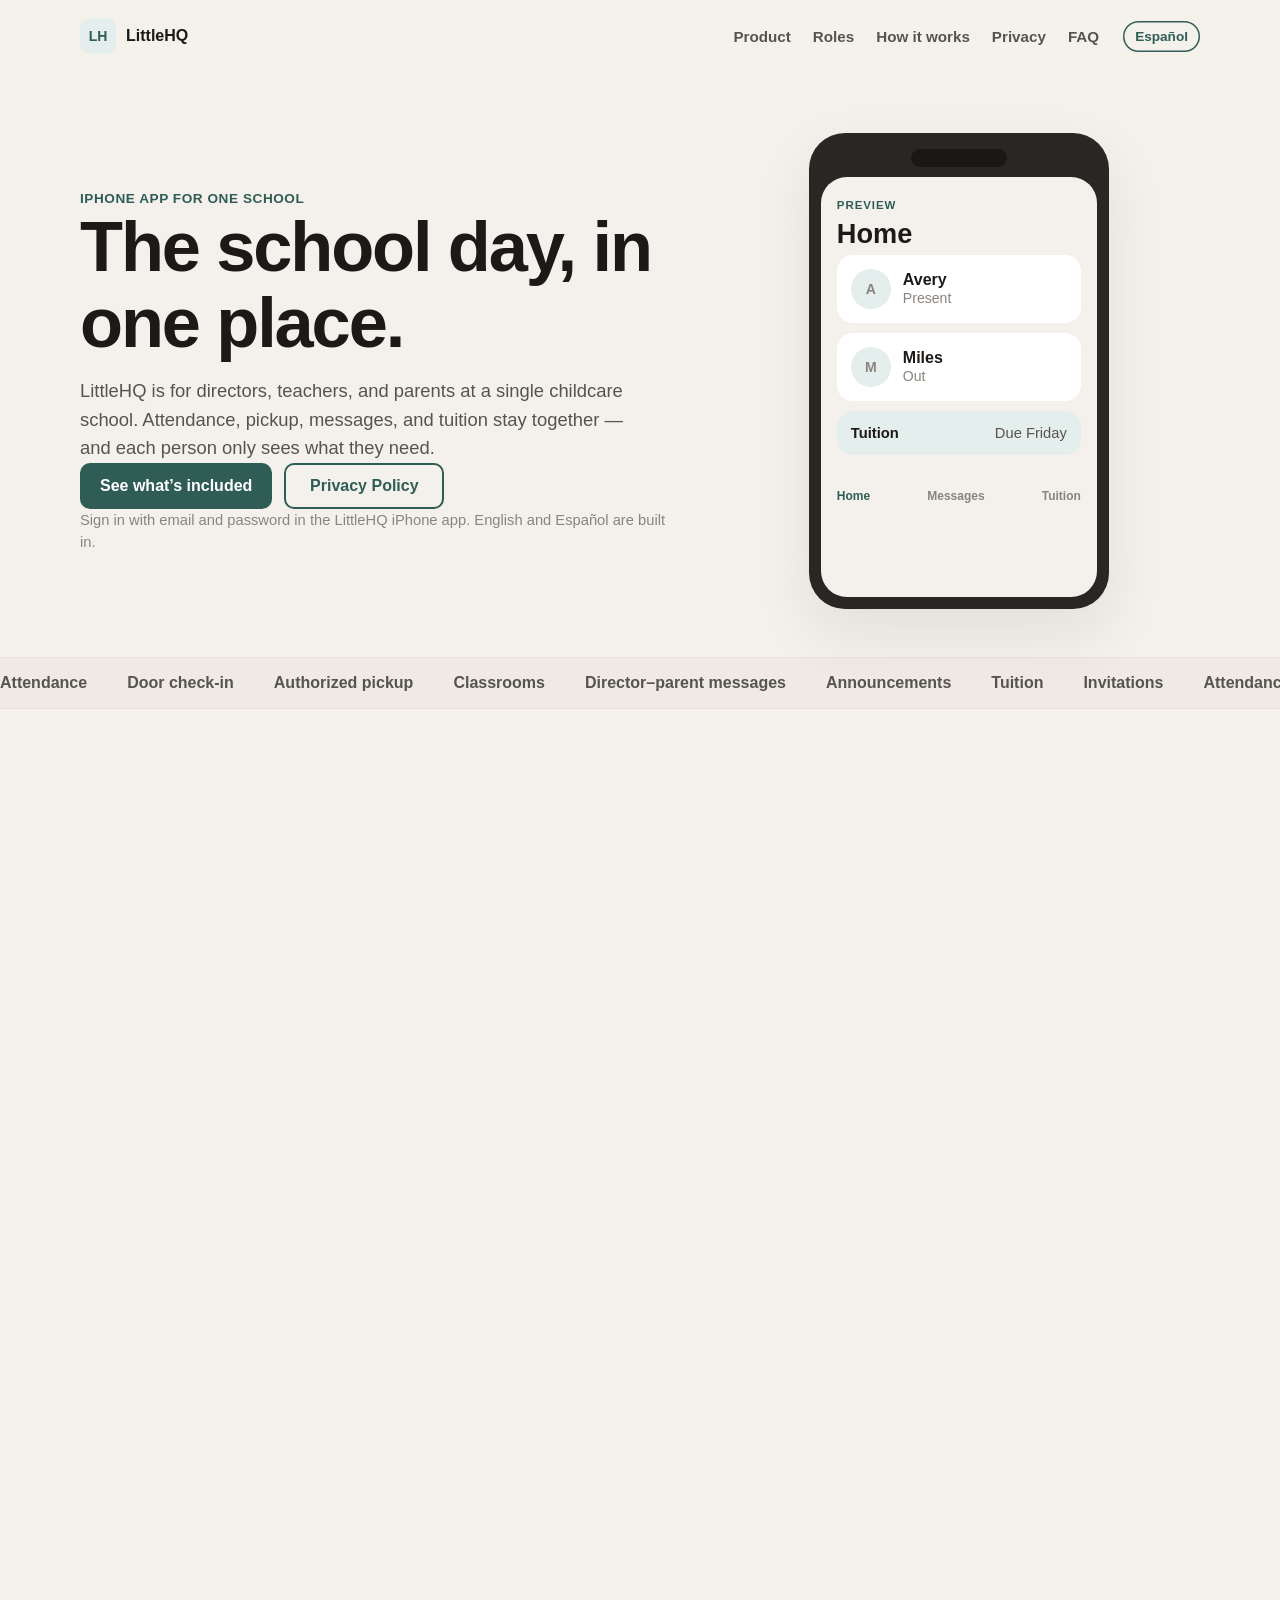
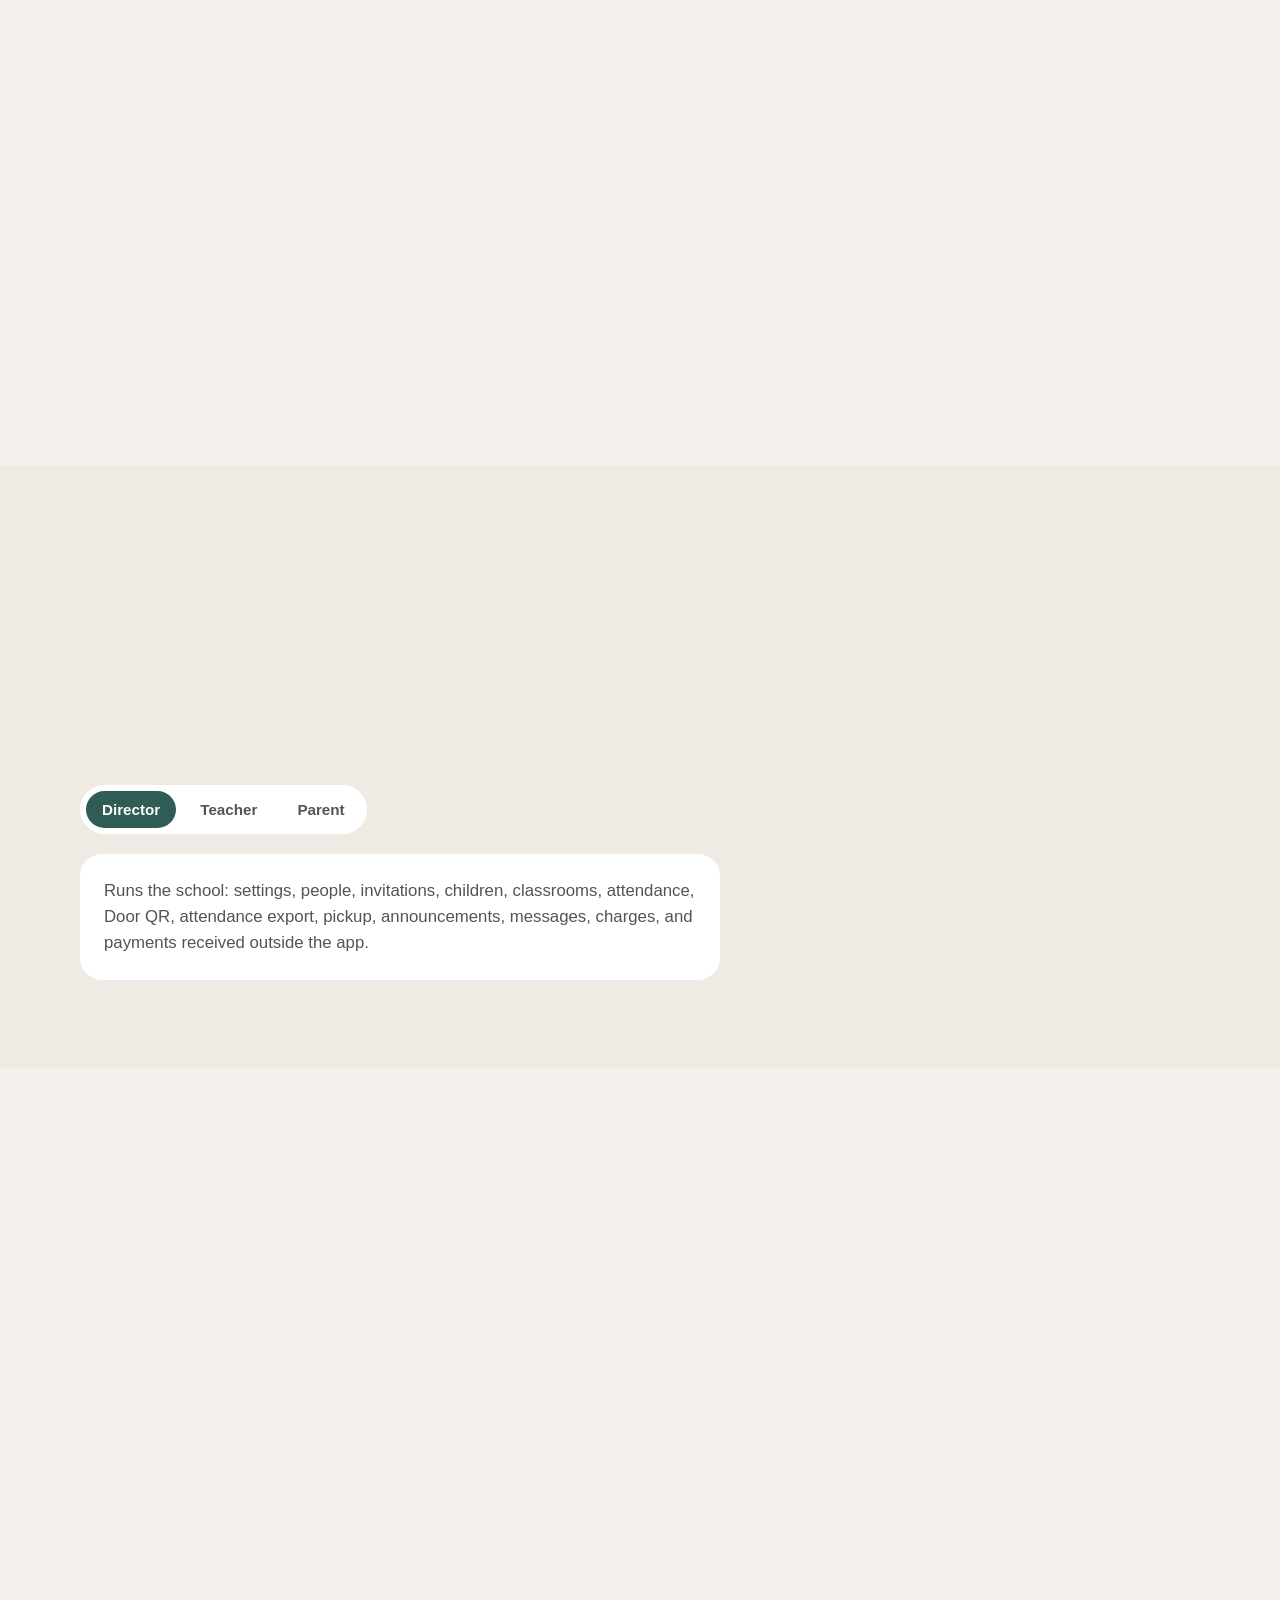
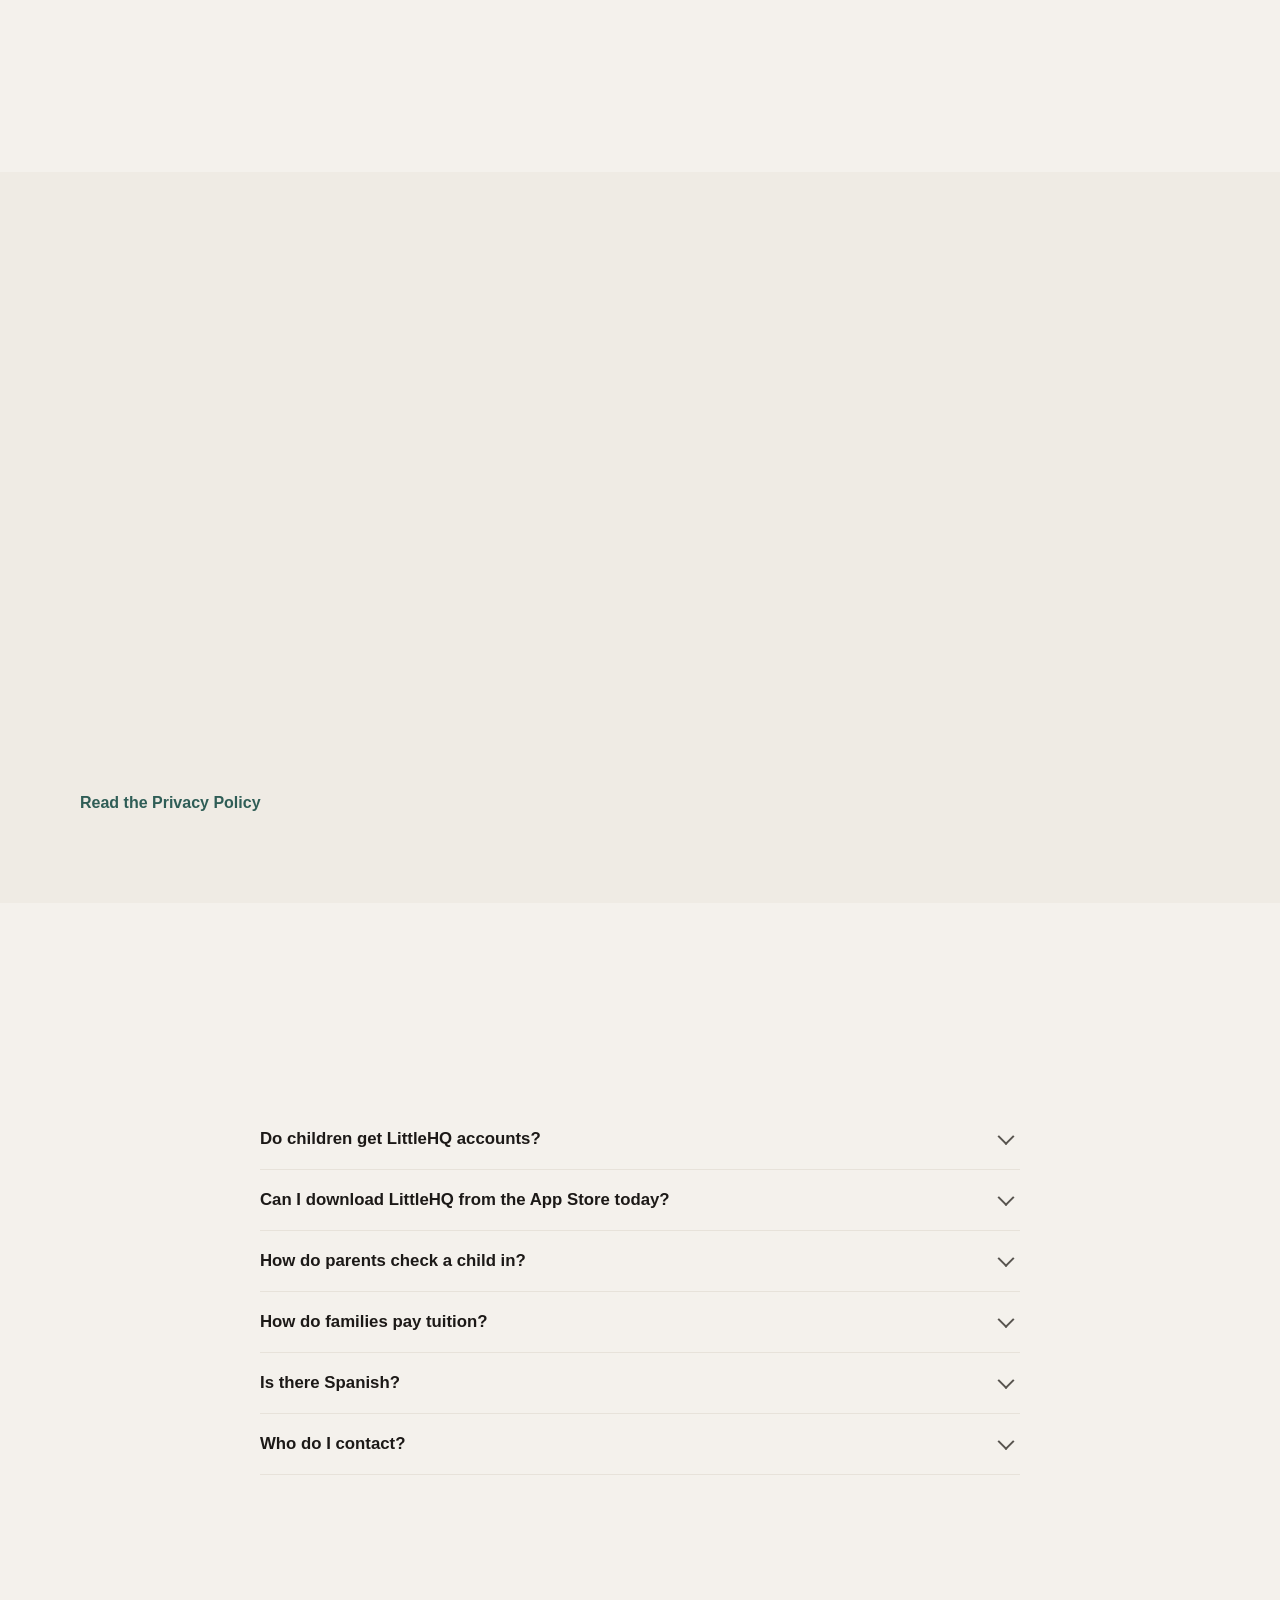
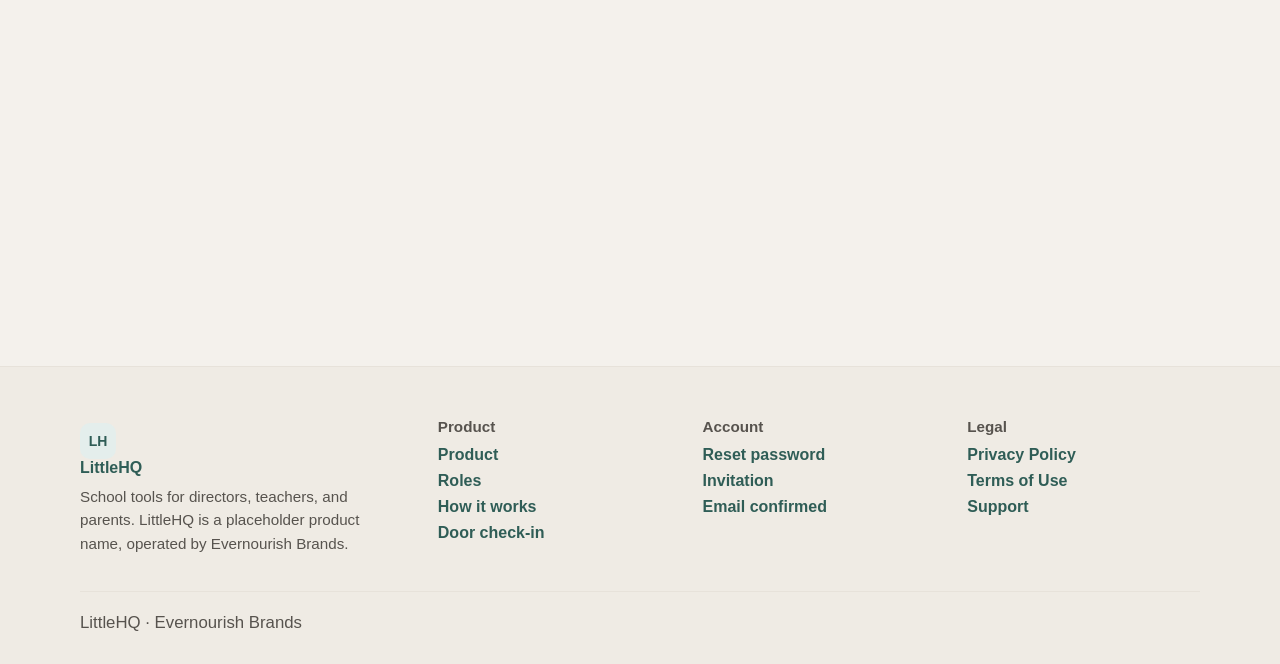
==== commit b05973ae: "Publish LittleHQ auth pages." ====
--- a/index.html
+++ b/index.html
@@ -333,6 +333,8 @@
       <div>
         <p class="footer-label" data-i18n="footer_legal">Legal</p>
         <a href="privacy.html" data-i18n="footer_privacy">Privacy Policy</a>
+        <a href="terms.html" data-i18n="footer_terms">Terms of Use</a>
+        <a href="support.html" data-i18n="footer_support">Support</a>
       </div>
     </div>
     <div class="site-wrap footer-end">
--- a/styles.css
+++ b/styles.css
@@ -137,6 +137,12 @@
 
 main.legal li { margin-bottom: 6px; }
 
+main.legal a {
+  color: var(--accent);
+  font-weight: 600;
+  text-decoration: none;
+}
+
 .legal-nav {
   margin: 0 0 20px;
 }
